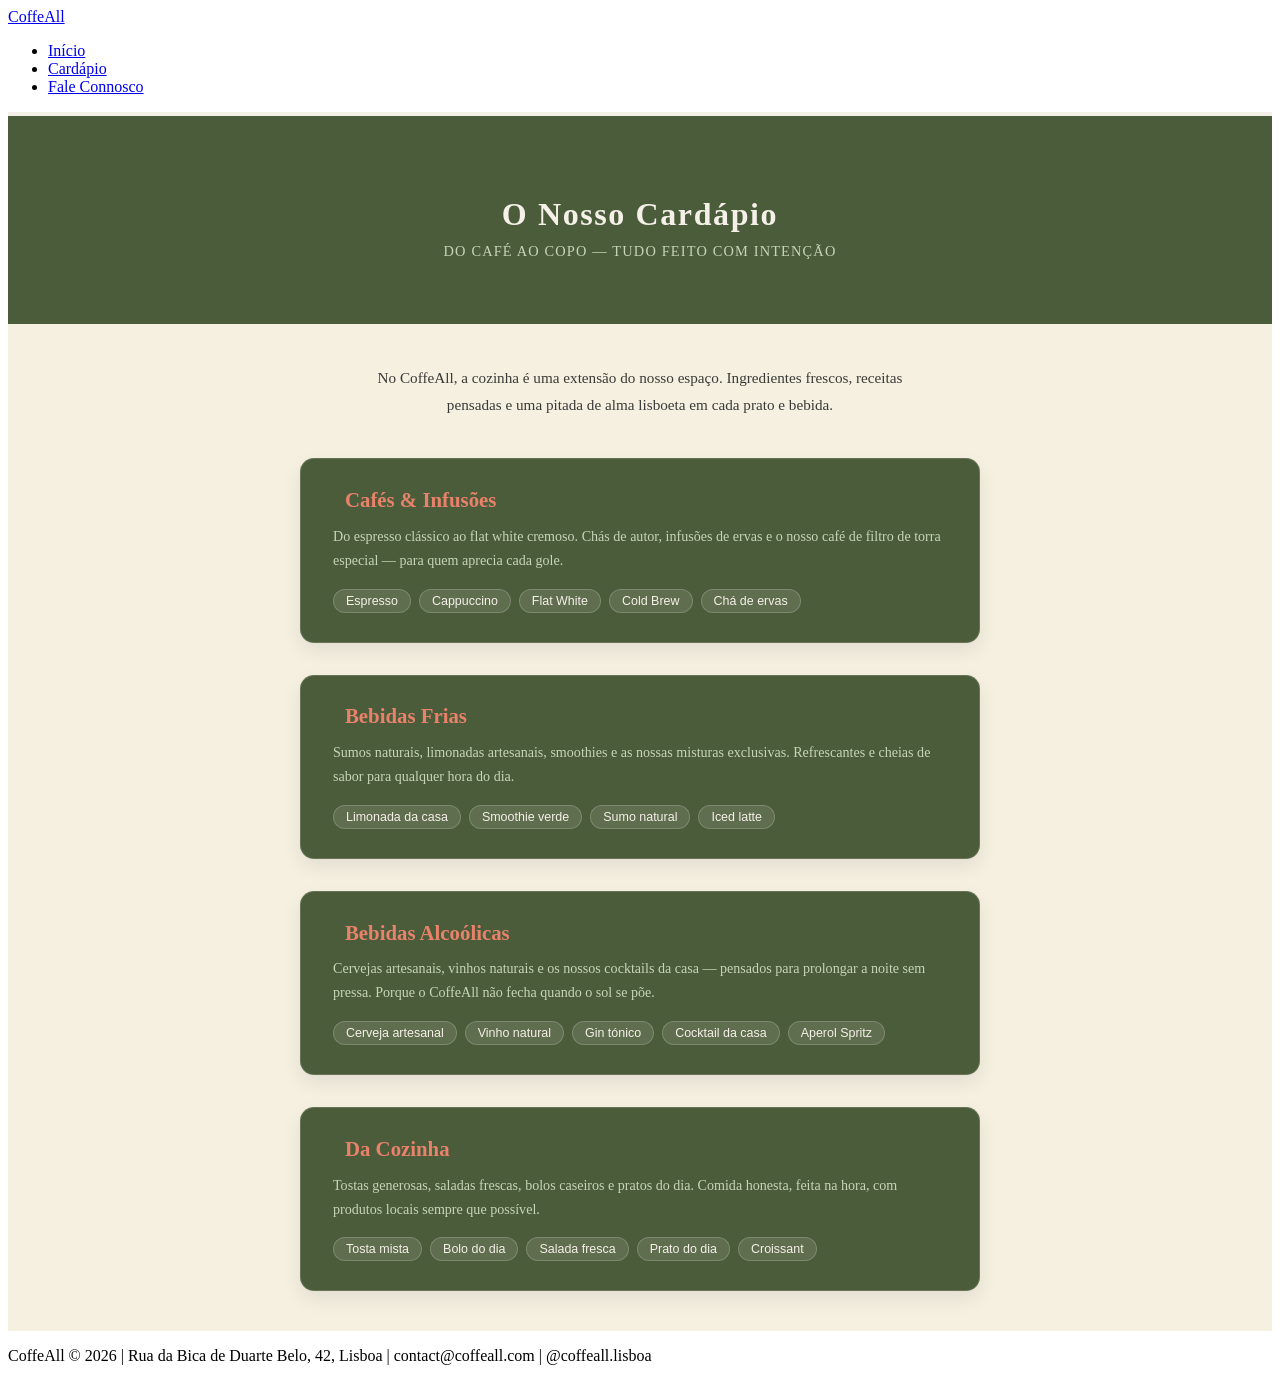
==== cardapio.html @ c82153d2 "Add files via upload primeiro commit" ====
<!DOCTYPE html>
<html lang="en">
<head>
    <meta charset="UTF-8">
    <meta name="viewport" content="width=device-width, initial-scale=1.0">
    <title>CoffeAll</title>
    <link rel="stylesheet" href="css/style.css">
<link href="https://fonts.googleapis.com/css2?family=Poppins:wght@300;400;600&family=Playfair+Display:wght@400;600&display=swap" rel="stylesheet"></head>
<body class="cardapio-page">

    <header>
    <nav>
        <div class="logo"><a href="index.html">CoffeAll</a></div>
        <ul>
            <li><a href="index.html">Início</a></li>
            <li><a href="cardapio.html">Cardápio</a></li>
            <li><a href="contacto.html">Fale Connosco</a></li>
        </ul>
    </nav>
</header>

<style>
  .preview-wrap {
    font-family: Georgia, serif;
    background: #f5f0e0;
    padding: 0 0 2rem;
  }

  .prev-hero {
    background: #4a5c3a;
    padding: 5rem 2rem 4rem;
    text-align: center;
    border-top: 4px solid #f5f0e8;
  }

  .prev-hero h1 {
    font-size: 2rem;
    color: #f5f0e8;
    margin: 0 0 0.6rem;
    letter-spacing: 0.05em;
    font-weight: 600;
  }

  .prev-hero p {
    color: #c8d4b8;
    font-size: 0.9rem;
    margin: 0;
    letter-spacing: 0.08em;
    text-transform: uppercase;
  }

  .prev-intro {
    max-width: 580px;
    margin: 2.5rem auto;
    padding: 0 1.5rem;
    text-align: center;
  }

  .prev-intro p {
    color: #3a3a38;
    font-size: 0.95rem;
    line-height: 1.8;
    margin: 0;
  }

  .prev-sections {
    max-width: 680px;
    margin: 0 auto;
    padding: 0 1.5rem;
    display: flex;
    flex-direction: column;
    gap: 1.5rem;
  }

  .prev-card {
    background: #4a5c3a;
    border-radius: 14px;
    padding: 1.8rem 2rem;
    margin-bottom: 0.5rem;
    border: 1px solid rgba(245, 240, 232, 0.16);
    box-shadow: 0 8px 20px rgba(0, 0, 0, 0.08);
  }

  .prev-card-header {
    display: flex;
    align-items: center;
    gap: 12px;
    margin-bottom: 0.8rem;
  }

  .prev-card-header i {
    font-size: 22px;
    color: #e8826a;
  }

  .prev-card h2 {
    font-size: 1.3rem;
    color: #e8826a;
    margin: 0;
    font-weight: 600;
  }

  .prev-card p {
    color: #c8d4b8;
    font-size: 0.88rem;
    line-height: 1.7;
    margin: 0 0 1rem;
  }

  .prev-tags {
    display: flex;
    flex-wrap: wrap;
    gap: 8px;
  }

  .prev-tag {
    background: rgba(245, 240, 232, 0.12);
    border: 1px solid rgba(245, 240, 232, 0.2);
    border-radius: 20px;
    padding: 4px 12px;
    font-size: 0.78rem;
    color: #f5f0e8;
    font-family: 'Lato', sans-serif;
  }

  .prev-divider {
    height: 1px;
    background: rgba(245, 240, 232, 0.15);
    margin: 1rem 0;
  }
</style>

<div class="preview-wrap">
  <div class="prev-hero">
    <h1>O Nosso Cardápio</h1>
    <p>Do café ao copo — tudo feito com intenção</p>
  </div>

  <div class="prev-intro">
    <p>No CoffeAll, a cozinha é uma extensão do nosso espaço. Ingredientes frescos, receitas pensadas e uma pitada de alma lisboeta em cada prato e bebida.</p>
  </div>

  <div class="prev-sections">

    <div class="prev-card">
      <div class="prev-card-header">
        <i class="ti ti-coffee" aria-hidden="true"></i>
        <h2>Cafés & Infusões</h2>
      </div>
      <p>Do espresso clássico ao flat white cremoso. Chás de autor, infusões de ervas e o nosso café de filtro de torra especial — para quem aprecia cada gole.</p>
      <div class="prev-tags">
        <span class="prev-tag">Espresso</span>
        <span class="prev-tag">Cappuccino</span>
        <span class="prev-tag">Flat White</span>
        <span class="prev-tag">Cold Brew</span>
        <span class="prev-tag">Chá de ervas</span>
      </div>
    </div>

    <div class="prev-card">
      <div class="prev-card-header">
        <i class="ti ti-glass" aria-hidden="true"></i>
        <h2>Bebidas Frias</h2>
      </div>
      <p>Sumos naturais, limonadas artesanais, smoothies e as nossas misturas exclusivas. Refrescantes e cheias de sabor para qualquer hora do dia.</p>
      <div class="prev-tags">
        <span class="prev-tag">Limonada da casa</span>
        <span class="prev-tag">Smoothie verde</span>
        <span class="prev-tag">Sumo natural</span>
        <span class="prev-tag">Iced latte</span>
      </div>
    </div>

    <div class="prev-card">
      <div class="prev-card-header">
        <i class="ti ti-bottle" aria-hidden="true"></i>
        <h2>Bebidas Alcoólicas</h2>
      </div>
      <p>Cervejas artesanais, vinhos naturais e os nossos cocktails da casa — pensados para prolongar a noite sem pressa. Porque o CoffeAll não fecha quando o sol se põe.</p>
      <div class="prev-tags">
        <span class="prev-tag">Cerveja artesanal</span>
        <span class="prev-tag">Vinho natural</span>
        <span class="prev-tag">Gin tónico</span>
        <span class="prev-tag">Cocktail da casa</span>
        <span class="prev-tag">Aperol Spritz</span>
      </div>
    </div>

    <div class="prev-card">
      <div class="prev-card-header">
        <i class="ti ti-tools-kitchen-2" aria-hidden="true"></i>
        <h2>Da Cozinha</h2>
      </div>
      <p>Tostas generosas, saladas frescas, bolos caseiros e pratos do dia. Comida honesta, feita na hora, com produtos locais sempre que possível.</p>
      <div class="prev-tags">
        <span class="prev-tag">Tosta mista</span>
        <span class="prev-tag">Bolo do dia</span>
        <span class="prev-tag">Salada fresca</span>
        <span class="prev-tag">Prato do dia</span>
        <span class="prev-tag">Croissant</span>
      </div>
    </div>

  </div>
</div>

<footer>
    <p>CoffeAll © 2026 | Rua da Bica de Duarte Belo, 42, Lisboa | contact@coffeall.com | @coffeall.lisboa</p>
</footer>

<script>
function setStars(n) {
  document.querySelectorAll('#stars span').forEach((s, i) => {
    s.classList.toggle('active', i < n);
  });
}
</script>

</body>
</html>
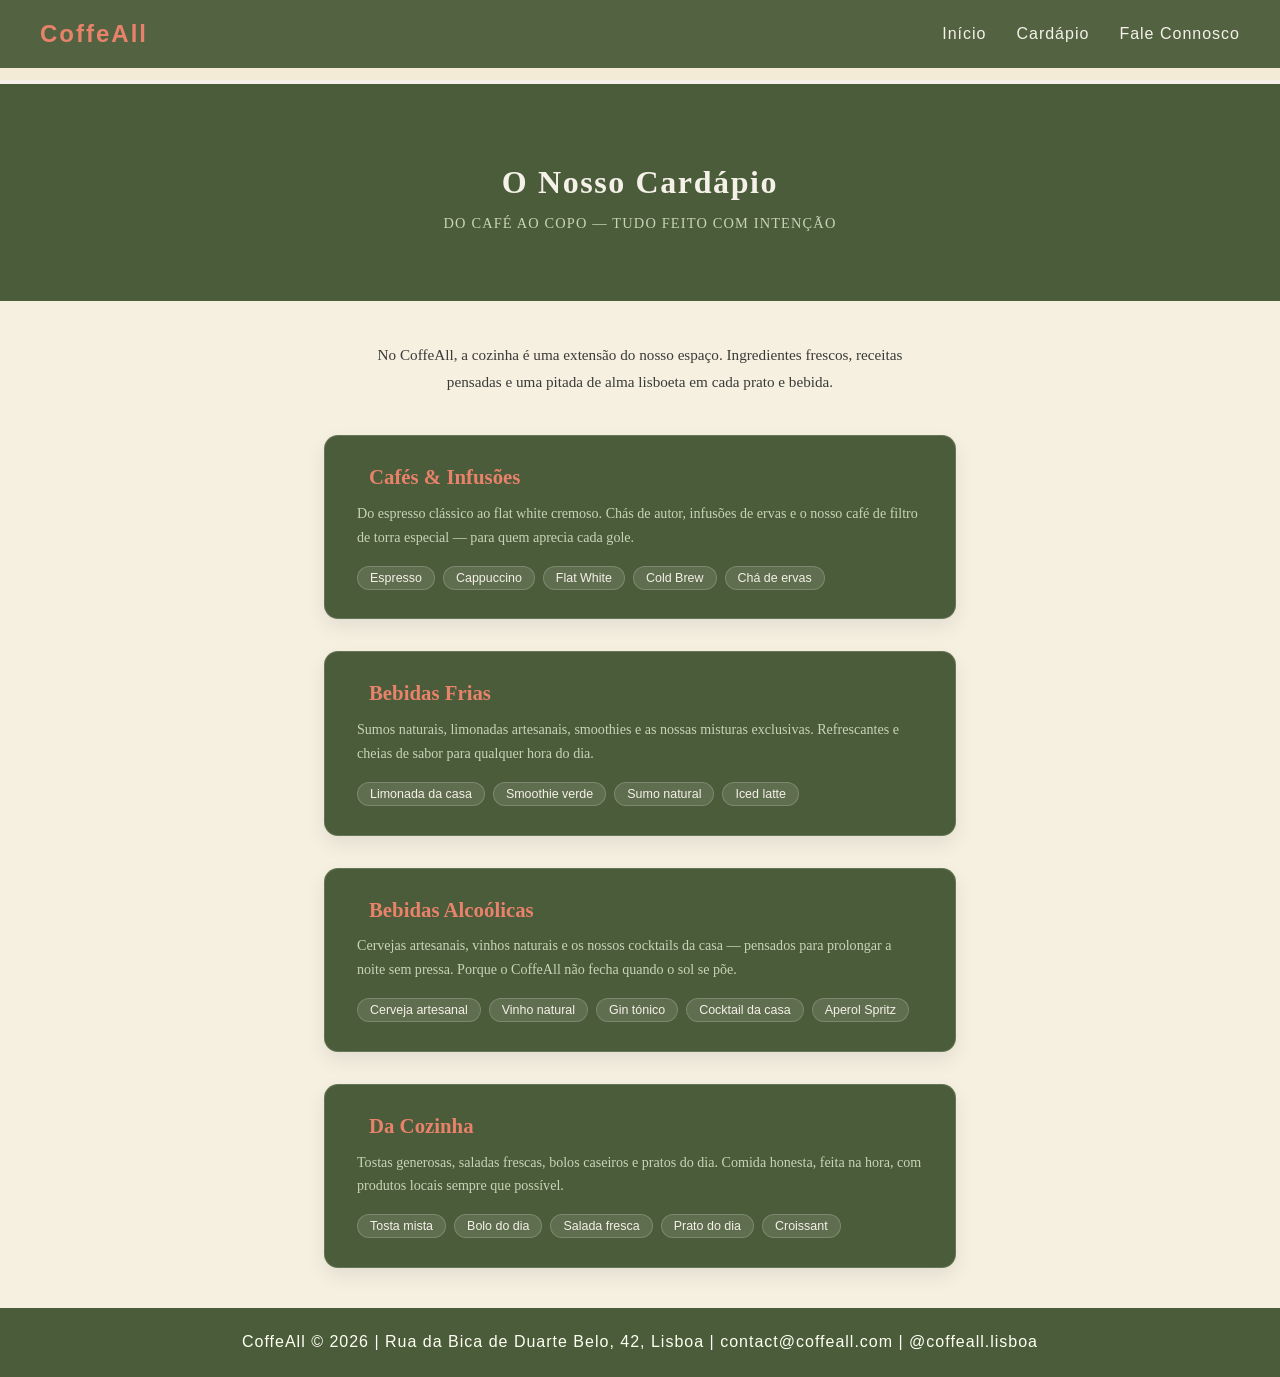
==== commit 2315dd2b: "Add files via upload" ====
--- a/cardapio.html
+++ b/cardapio.html
@@ -4,7 +4,7 @@
     <meta charset="UTF-8">
     <meta name="viewport" content="width=device-width, initial-scale=1.0">
     <title>CoffeAll</title>
-    <link rel="stylesheet" href="css/style.css">
+    <link rel="stylesheet" href="style.css">
 <link href="https://fonts.googleapis.com/css2?family=Poppins:wght@300;400;600&family=Playfair+Display:wght@400;600&display=swap" rel="stylesheet"></head>
 <body class="cardapio-page">
 
--- a/style.css
+++ b/style.css
@@ -0,0 +1,358 @@
+* {
+    margin: 0;
+    padding: 0;
+    box-sizing: border-box;
+}
+
+body {
+    font-family: 'Poppins', sans-serif;
+    background-color: #f5f0e0;
+    color: #1a1a1a;
+}
+
+/* HEADER */
+header {
+    position: fixed;
+    width: 100%;
+    top: 0;
+    z-index: 999;
+    background-color: rgba(74,92,58,0.95);
+    padding: 20px 40px;
+}
+
+nav {
+    display: flex;
+    justify-content: space-between;
+    align-items: center;
+}
+
+.logo {
+    font-size: 24px;
+    font-weight: bold;
+    color: #e8826a;
+    letter-spacing: 2px;
+}
+
+nav ul {
+    list-style: none;
+    display: flex;
+    gap: 30px;
+}
+
+nav ul li a {
+    text-decoration: none;
+    color: #f5f0e8;
+    font-size: 16px;
+    letter-spacing: 1px;
+}
+
+nav ul li a:hover {
+    color: #4a5c3a;
+}
+
+/* HERO */
+.hero {
+    height: 100vh;
+    background-image: url('../imagens/hero.jpg');
+    background-size: cover;
+    background-position: center;
+    display: flex;
+    align-items: center;
+    justify-content: center;
+    text-align: center;
+}
+
+.hero-content h1 {
+    font-size: 80px;
+    color: #f5f0e8;
+    letter-spacing: 10px;
+    text-transform: uppercase;
+}
+
+.hero-content p {
+    font-size: 20px;
+    color: #f5f0e8;
+    letter-spacing: 3px;
+    margin-top: 15px;
+}
+
+/* ESPAÇO */
+.espaco {
+    display: flex;
+    align-items: center;
+    padding: 80px 40px;
+    gap: 60px;
+}
+
+.espaco-imagem {
+    width: 50%;
+}
+
+.espaco-imagem img {
+    width: 100%;
+    height: 600px;
+    object-fit: cover;
+    border-radius: 5px;
+}
+
+.espaco-texto {
+    width: 50%;
+    text-align: center;
+}
+
+.espaco-texto h2 {
+    font-size: 32px;
+    color: #e8826a;
+    letter-spacing: 3px;
+    margin-bottom: 15px;
+}
+
+.espaco-texto h3 {
+    font-size: 16px;
+    letter-spacing: 2px;
+    margin-bottom: 30px;
+    color: #1a1a1a;
+}
+
+.espaco-texto p {
+    font-size: 15px;
+    line-height: 1.8;
+    margin-bottom: 15px;
+    color: #1a1a1a;
+}
+
+/* CONTACTOS */
+.contactos {
+    display: flex;
+    margin: 60px 40px;
+    border-radius: 30px;
+    overflow: hidden;
+    min-height: 500px;
+}
+
+.contactos-info {
+    width: 50%;
+    background-color: #4a5c3a;
+    color: #f5f0e8;
+    padding: 60px 50px;
+    display: flex;
+    flex-direction: column;
+    gap: 20px;
+    border-radius: 30px 0 0 30px;
+}
+
+.contactos-info h2 {
+    font-size: 28px;
+    letter-spacing: 3px;
+    margin-bottom: 10px;
+}
+
+.contactos-info p {
+    font-size: 15px;
+    line-height: 1.8;
+}
+
+.contactos-mapa {
+    width: 50%;
+    border-radius: 0 30px 30px 0;
+    overflow: hidden;
+}
+
+.contactos-mapa iframe {
+    width: 100%;
+    height: 100%;
+    border: none;
+    display: block;
+}
+
+/* FOOTER */
+footer {
+    background-color: #4a5c3a;
+    color: #fff8ec;
+    text-align: center;
+    padding: 20px;
+    font-size: 13px;
+    letter-spacing: 1px;
+}
+
+:root{
+  --bg: #f4ebd7;
+  --top: #4f5d36;
+  --card: #566739;
+  --card-accent: #4c5d33;
+  --text: #f3e6cf;
+  --muted: #e7d9b9;
+  --line: rgba(255,255,255,.18);
+  --btn: #e57e68;
+  --btn-text: #fff6ef;
+}
+
+/* reset */
+*{box-sizing:border-box}
+html,body{margin:0;height:100%}
+
+body{
+  background:var(--bg);
+  font-family: 'Poppins', sans-serif;
+  color:var(--text);
+  -webkit-font-smoothing:antialiased;
+  -moz-osx-font-smoothing:grayscale;
+}
+
+/* topbar */
+.topbar{
+  background:var(--top);
+  height:50px;
+  display:flex;
+  align-items:center;
+  justify-content:center;
+  position:relative;
+  z-index:10;
+}
+
+.topbar-inner{ text-align:center }
+.topbar h1{
+  margin:0;
+  font-family: 'Cinzel', Georgia, serif;
+  font-size:13px;    /* menor que antes */
+  font-weight:600;
+  color:#f2ead8;
+  letter-spacing:0.6px;
+}
+.topbar p{
+  margin:2px 0 0;
+  font-size:8px;
+  color:var(--muted);
+  text-transform:uppercase;
+  letter-spacing:2px;
+}
+
+/* page layout */
+.page{
+  min-height:calc(100vh - 50px);
+  display:flex;
+  flex-direction:column;
+  align-items:center;
+  gap:18px;
+  padding:26px 16px 60px; /* padding-top maior para não ficar cortado */
+}
+
+/* card */
+.card{
+  width:320px;           /* card um pouco maior que a tua versão estreita */
+  background:var(--card);
+  border-radius:8px;
+  padding:12px;          /* reduzido para aproximar título do conteúdo */
+  box-shadow:0 0 0 1px rgba(0,0,0,.03);
+  color:var(--text);
+}
+
+/* título do cartão (ajustado) */
+.card h2{
+  margin:0 0 6px;        /* menos espaço abaixo do título */
+  font-family:'Cinzel', Georgia, serif;
+  font-size:13px;        /* reduzido para ficar pequeno como na imagem */
+  font-weight:600;
+  color:#f0c8a7;
+}
+
+/* subtítulo/descrição pequeno */
+.card > p{
+  margin:0 0 10px;
+  font-size:10px;
+  color:#efe0c0;
+  line-height:1.2;
+}
+
+/* formulário */
+.contact-form{ display:flex; flex-direction:column; gap:8px }
+.row{ display:flex; gap:8px }
+.field{ display:flex; flex-direction:column; gap:4px; flex:1 }
+
+label{
+  font-size:8px;
+  color:#efe3cd;
+  text-transform:uppercase;
+  letter-spacing:0.8px;
+  margin-bottom:2px;
+}
+
+input, textarea{
+  background:rgba(255,255,255,0.04);
+  border:1px solid var(--line);
+  color:#fff7ea;
+  padding:8px 9px;
+  font-size:12px;
+  border-radius:3px;
+  outline:none;
+}
+
+input::placeholder, textarea::placeholder{
+  color:rgba(255,247,234,0.55);
+}
+
+textarea{ min-height:72px }
+
+/* estrelas e pequenas notas */
+.stars{ display:flex; gap:6px; color:#d9c99d; font-size:16px }
+
+/* botão */
+button{
+  margin-top:4px;
+  height:36px;
+  border:0;
+  border-radius:4px;
+  background:var(--btn);
+  color:var(--btn-text);
+  font-size:12px;
+  font-weight:700;
+  letter-spacing:1px;
+  cursor:pointer;
+}
+/* responsivo: centra e reduz margens em telas pequenas */
+@media (max-width:420px){
+  .card{ width:92% }
+  .row{ flex-direction:column }
+}
+
+h1, h2, h3 {
+    font-family: 'Playfair Display', serif;
+    color: #e8826a;
+}
+.cafe-page {
+    padding-top: 80px;
+}
+
+.logo a {
+    text-decoration: none;
+    color: #e8826a;
+}
+
+p {
+    color: #fffff3;
+    font-size: 16px;
+    line-height: 1.8;
+}
+
+.cardapio-page {
+    padding-top: 80px;
+}
+
+.form-card #form-contacto .field-row {
+  display: flex !important;
+  flex-direction: row !important;
+  gap: 1rem !important;
+  width: 100% !important;
+}
+
+.form-card #form-contacto .field-row .field {
+  flex: 1 1 0 !important;
+  min-width: 0 !important;
+}
+
+.form-card #form-contacto .field-row .field input,
+.form-card #form-contacto .field-row .field select {
+  width: 100% !important;
+  min-width: 0 !important;
+  display: block;
+}
